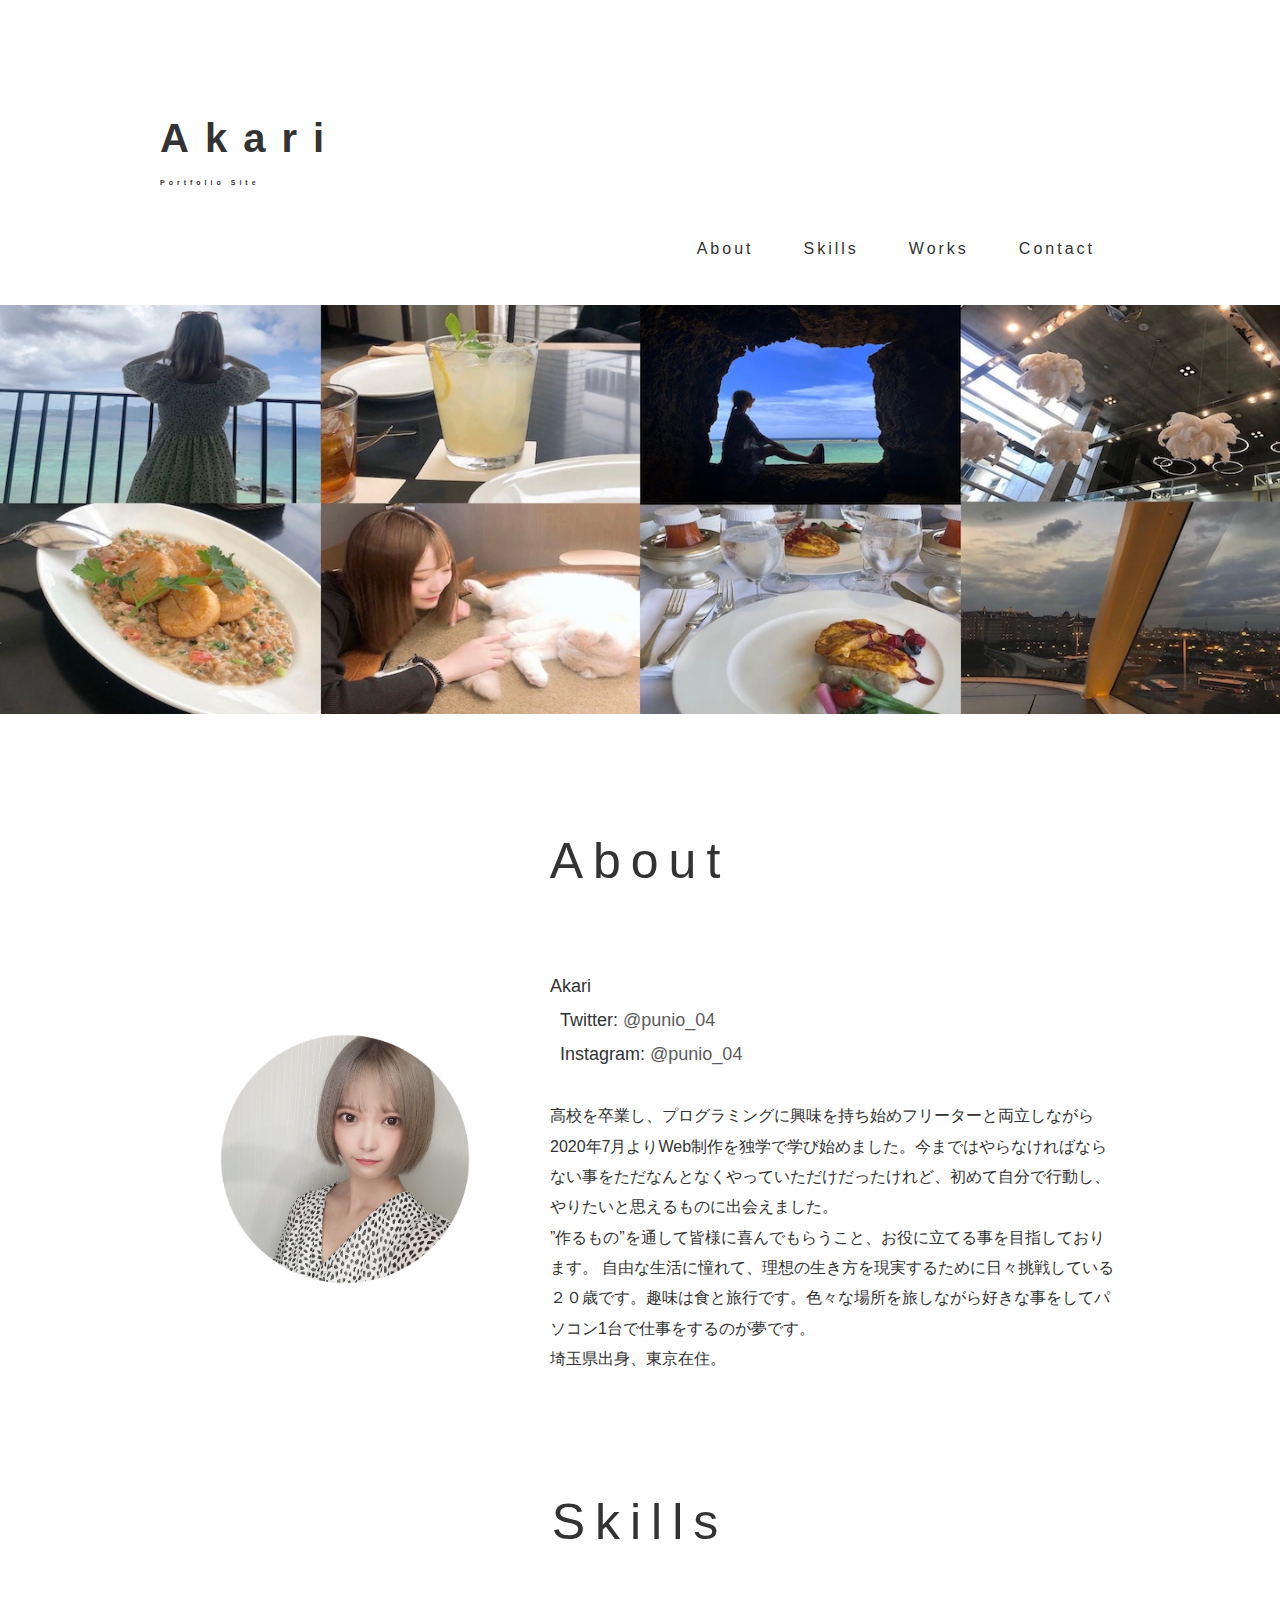
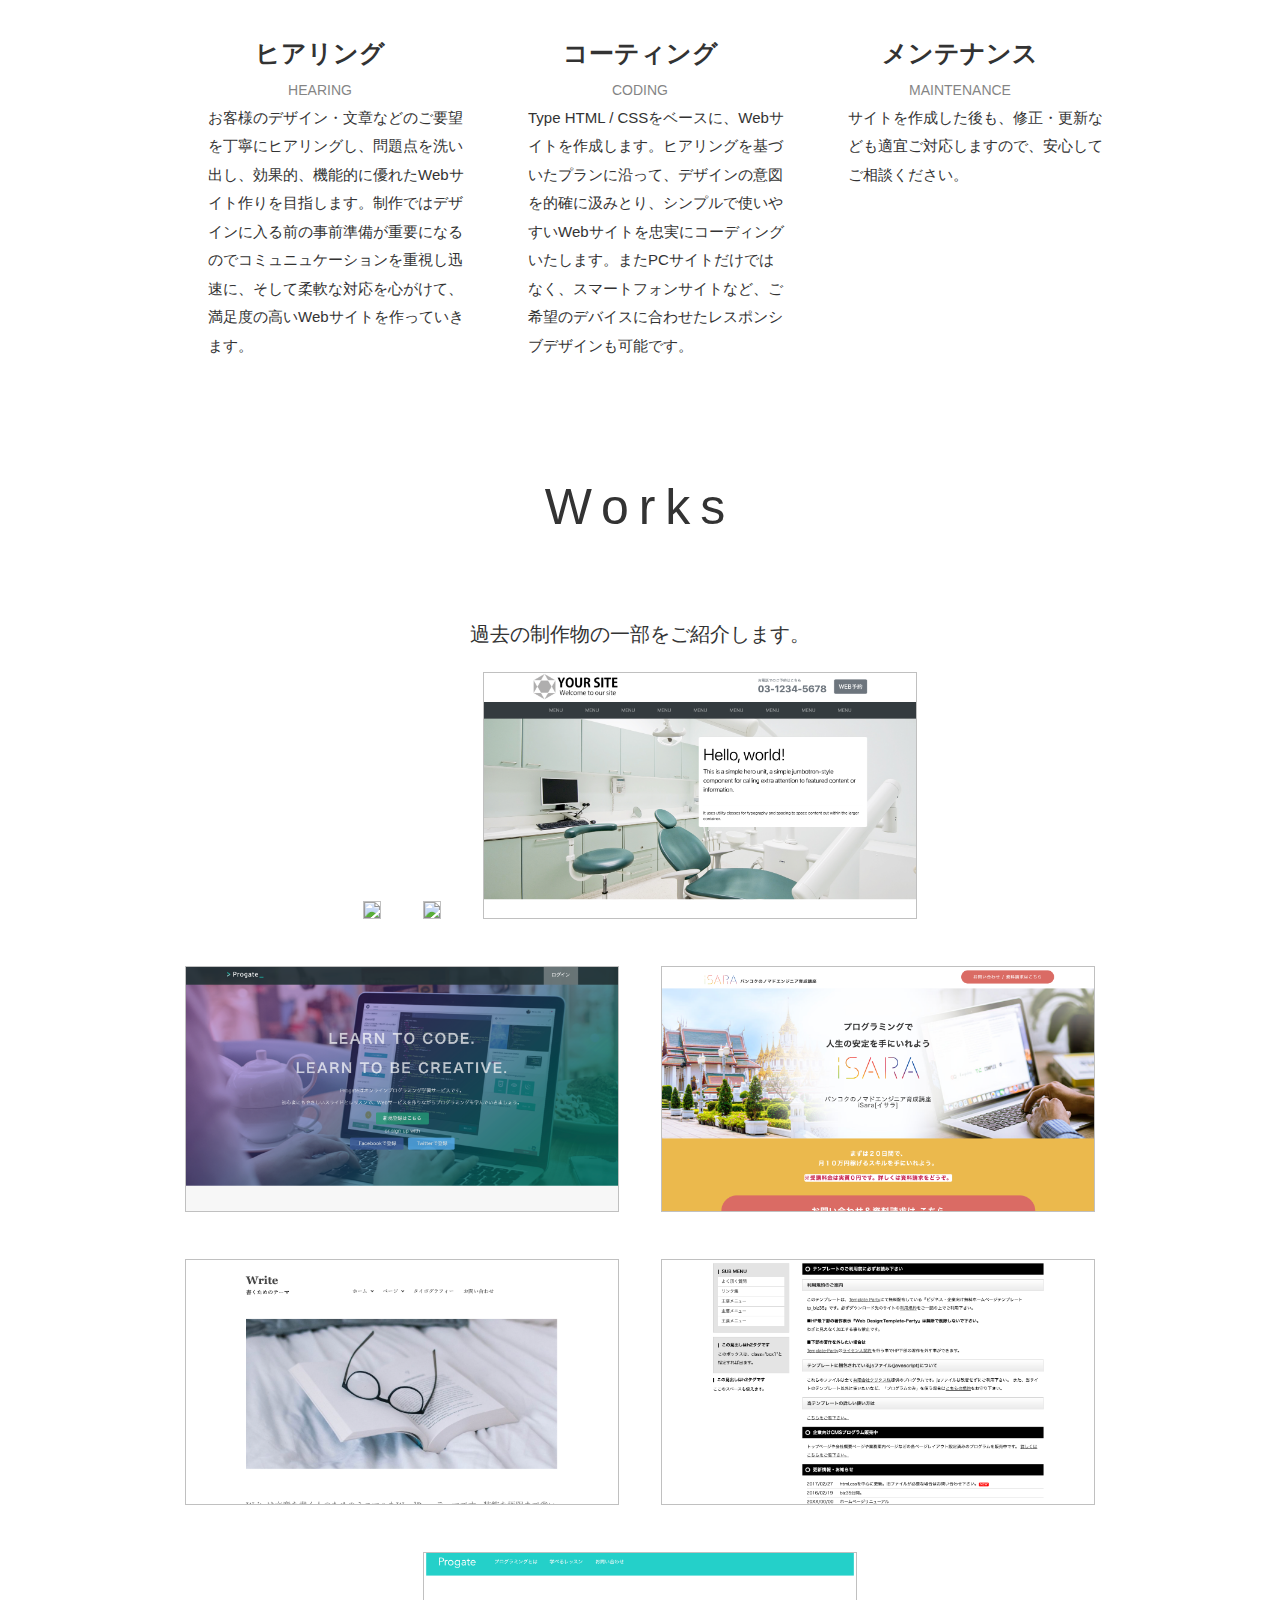
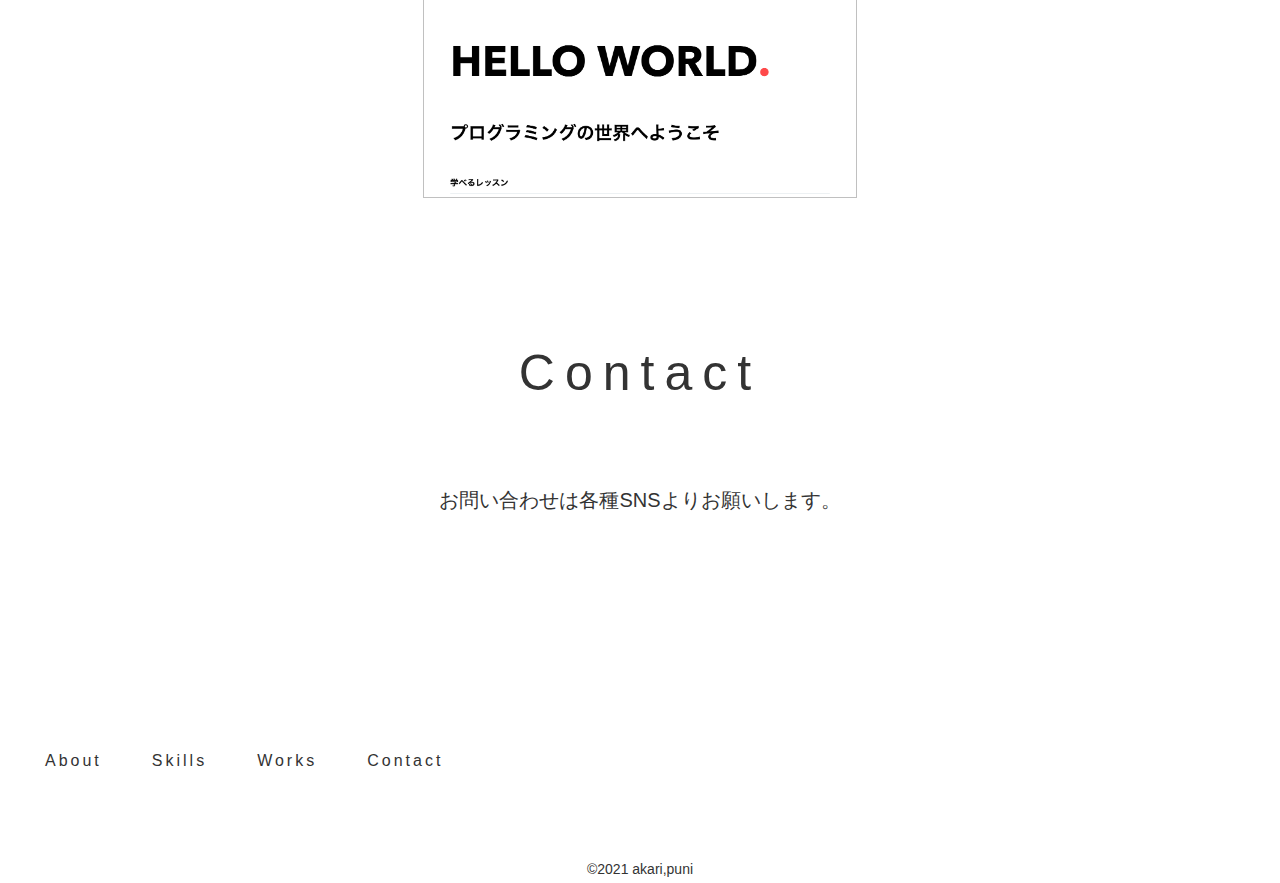
==== index.html @ dbb1f178 "Add files via upload" ====
<!DOCTYPE html>
<html lang="ja">

<head>
  <meta charset="UTF-8">
  <meta http-equiv="X-UA-Compatible" content="IE=edge">
  <meta name="viewport" content="width=device-width, initial-scale=1.0">
  <link rel="stylesheet" href="style.css">
  <link rel="stylesheet" href="responsive.css">
  <script src="https://kit.fontawesome.com/a15c3a4aa6.js" crossorigin="anonymous"></script>
  <title>portfolio</title>
</head>

<body>

  <header>
    <div class="container">
      <div class="header-menu">
        <div class="header-left">
          <h1>Akari</h1>
          <h2>Portfolio Site</h2>
        </div>

        <div class="header-right">
          <a href="https://mobile.twitter.com/punio_04"><i class="fab fa-twitter-square fa-2x"></i></a>
          <a href="https://www.instagram.com/punio_04/"><i class="fab fa-instagram fa-2x"></i></a>
        </div>

      </div>

      <div class="nav">
        <ul class="nav-list">
          <li><a href="#about">About</a></li>
          <li><a href="#skills">Skills</a></li>
          <li><a href="#works">Works</a></li>
          <li><a href="#contact">Contact</a></li>
        </ul>
      </div>
    </div>
  </header>

  <div class="top-wrapper">
    <img class="pc" src="images/incollage_save.jpg" alt="パソコン用の画像">
    <img class="sp" src="images/IMG_1893 2.JPG" alt="スマートフォン用の画像">
  </div>

  <div class="about-wrapper">
    <div class="container">
      <h1 class="main-logo" id="about">About</h1>
      <div class="contents">
        <div class="myphoto">
          <img src="images/IMG_1917.JPG">
        </div>
        <div class="about-text">
          <p class="name">Akari</p>
          <p><i class="fab fa-twitter-square fa-1.5x"></i>Twitter:
            <a href="https://mobile.twitter.com/punio_04">@punio_04</a><br />
            <i class="fab fa-instagram fa-1.5x"></i>Instagram:
            <a href="https://www.instagram.com/punio_04/">@punio_04</a><br />
          </p>

          <p class="maintext">
            高校を卒業し、プログラミングに興味を持ち始めフリーターと両立しながら2020年7月よりWeb制作を独学で学び始めました。今まではやらなければならない事をただなんとなくやっていただけだったけれど、初めて自分で行動し、やりたいと思えるものに出会えました。<br>”作るもの”を通して皆様に喜んでもらうこと、お役に立てる事を目指しております。
            自由な生活に憧れて、理想の生き方を現実するために日々挑戦している２０歳です。趣味は食と旅行です。色々な場所を旅しながら好きな事をしてパソコン1台で仕事をするのが夢です。<br>
            埼玉県出身、東京在住。</p>

        </div>
      </div>

    </div>
  </div>

  <div class="skill-wrapper">
    <div class="container">
      <h1 class="main-logo" id="skills">Skills</h1>

      <div class="contents">

        <div class="skill-content">
          <h1>ヒアリング</h1>
          <p class="sub">HEARING</p>
          <i class="fas fa-pencil-alt fa-5x"></i>
          <div class="skill-text">
            <p>
              お客様のデザイン・文章などのご要望を丁寧にヒアリングし、問題点を洗い出し、効果的、機能的に優れたWebサイト作りを目指します。制作ではデザインに入る前の事前準備が重要になるのでコミュニュケーションを重視し迅速に、そして柔軟な対応を心がけて、満足度の高いWebサイトを作っていきます。
            </p>
          </div>
        </div>

        <div class="skill-content">
          <h1>コーティング</h1>
          <p class="sub">CODING</p>
          <i class="far fa-keyboard fa-5x"></i>
          <div class="skill-text">
            <p>Type HTML /
              CSSをベースに、Webサイトを作成します。ヒアリングを基づいたプランに沿って、デザインの意図を的確に汲みとり、シンプルで使いやすいWebサイトを忠実にコーディングいたします。またPCサイトだけではなく、スマートフォンサイトなど、ご希望のデバイスに合わせたレスポンシブデザインも可能です。
            </p>
          </div>
        </div>

        <div class="skill-content">
          <h1>メンテナンス</h1>
          <p class="sub">MAINTENANCE</p>
          <i class="fas fa-cog fa-5x"></i>
          <div class="skill-text">
            <p>サイトを作成した後も、修正・更新なども適宜ご対応しますので、安心してご相談ください。</p>
          </div>
        </div>

      </div>
    </div>
  </div>

  <div class="works-wrapper">
    <div class="container">
      <h1 class="main-logo" id="works">Works</h1>
      <p>過去の制作物の一部をご紹介します。</p>

      <div class="work-contents">
        <a href="fashion/index.html"><img src="images/photo01.png"></a>
        <a href="GoFullPage/index.html"><img src="images/photo02.png"></a>
        <a href="yoursite/index.html"><img src="images/photo03.png"></a>
        <a href="page23/index.html"><img src="images/photo04.png"></a>
        <a href="isara/index.html"><img src="images/photo05.png"></a>
        <a href="practice/index.html"><img src="images/photo06.png"></a>
        <a href="sample company/index.html"><img src="images/photo07.png"></a>
        <a href="page18/index.html"><img src="images/photo08.png"></a>
      </div>
    </div>
  </div>

  <div class="contact-wrapper">
    <div class="container">
      <h1 class="main-logo" id="contact">Contact</h1>
      <p>お問い合わせは各種SNSよりお願いします。</p>

      <div class="contact-menu">
        <a href="https://mobile.twitter.com/punio_04"><i class="fab fa-twitter-square fa-5x"></i></a>
        <a href="https://www.instagram.com/punio_04/"><i class="fab fa-instagram fa-5x"></i></a>
      </div>
    </div>
    <p class="totop">
      <a href="#">
        <img src="https://u-d-l.jp/wp-content/themes/underline/common/icon_totop.gif" alt width="22" height="14">
      </a>
    </p>
  </div>

  <footer>
    <div class="nav">
      <ul class="nav-list">
        <li><a href="#about">About</a></li>
        <li><a href="#skills">Skills</a></li>
        <li><a href="#works">Works</a></li>
        <li><a href="#contact">Contact</a></li>
      </ul>
    </div>
    <small>&copy;2021 akari,puni</small>
  </footer>




</body>

</html>
---- style.css ----
/*
html5doctor.com Reset Stylesheet
v1.6.1
Last Updated: 2010-09-17
Author: Richard Clark - http://richclarkdesign.com
Twitter: @rich_clark
*/

html, body, div, span, object, iframe,
h1, h2, h3, h4, h5, h6, p, blockquote, pre,
abbr, address, cite, code,
del, dfn, em, img, ins, kbd, q, samp,
small, strong, sub, sup, var,
b, i,
dl, dt, dd, ol, ul, li,
fieldset, form, label, legend,
table, caption, tbody, tfoot, thead, tr, th, td,
article, aside, canvas, details, figcaption, figure,
footer, header, hgroup, menu, nav, section, summary,
time, mark, audio, video {
    margin:0;
    padding:0;
    border:0;
    outline:0;
    font-size:100%;
    vertical-align:baseline;
    background:transparent;
}

body {
    line-height:1;
}

article,aside,details,figcaption,figure,
footer,header,hgroup,menu,nav,section {
    display:block;
}

nav ul {
    list-style:none;
}

blockquote, q {
    quotes:none;
}

blockquote:before, blockquote:after,
q:before, q:after {
    content:'';
    content:none;
}

a {
    margin:0;
    padding:0;
    font-size:100%;
    vertical-align:baseline;
    background:transparent;
}

/* change colours to suit your needs */
ins {
    background-color:#ff9;
    color:#000;
    text-decoration:none;
}

/* change colours to suit your needs */
mark {
    background-color:#ff9;
    color:#000;
    font-style:italic;
    font-weight:bold;
}

del {
    text-decoration: line-through;
}

abbr[title], dfn[title] {
    border-bottom:1px dotted;
    cursor:help;
}

table {
    border-collapse:collapse;
    border-spacing:0;
}

/* change border colour to suit your needs */
hr {
    display:block;
    height:1px;
    border:0;
    border-top:1px solid #cccccc;
    margin:1em 0;
    padding:0;
}

input, select {
    vertical-align:middle;
}

body {
    font-family: Helvetica, '游ゴシック', 'Yu Gothic', YuGothic, HiraKakuProN-W3, 'メイリオ', Meiryo, sans-serif, 'Lato';
    font-size: 14px;
    color: #333;
    line-height: 1.9;
    text-align: left;
}

a {
    color: #333;
    text-decoration: none;
}

ul, ol, li {
    list-style: none;
}

html {
    scroll-behavior: smooth;
}

.container {
    width: 75%;
    margin: 0 auto;
}

header {
    padding-top: 100px;
}
.header-menu {
    display: flex;
}
.header-left h1 {
    font-size: 40px;
    letter-spacing: 16px;
}
.header-left h2 {
    font-size: 7px;
    letter-spacing: 4px;

}
.header-right {
    margin-left: auto;
    padding: 25px 30px 0 0;
}
.header-right .fab {
    padding: 0 5px;
    opacity: 0.7;
}
.header-right .fab:hover {
    opacity: 1;
}

.nav-list {
    display: flex;
    justify-content: flex-end;
    padding-top: 45px;
}
.nav-list li {
    font-size: 16px;
    padding: 0 25px;
    letter-spacing: 3px;
}
.nav-list li:hover {
    text-decoration: underline;
}

.pc {
    display: block !important;
    width: 100%;
    padding-top: 40px;
}
.sp {
    display: none !important;
}
.contents {
    display: flex;
}
.about-text {
    font-size: 18px;
    padding-left: 80px;
}
.about-text .fab {
    padding-right: 10px;
}

.maintext {
    font-size: 16px;
    padding-top: 30px;
}
.main-logo {
    font-size: 50px;
    text-align: center;
    letter-spacing: 10px;
    font-weight: 100;
    padding: 100px 0 60px 0;
}
.myphoto img {
    width: 250px;
    padding: 65px 0 0 60px;
}
.about-text a {
    opacity: 0.8;
}
.about-text a:hover {
    opacity: 1;
    color: teal;
    text-decoration: underline;
}

.skill-content {
    width: 50%;
    text-align: center;
}
.skill-content h1 {
    font-size: 25px;
}
.skill-text {
    text-align: left;
    width: 80%;
    margin: 0 auto;
    font-size: 15px;
    margin-right: 5%;
}
.skill-content i {
    padding: 30px 0 40px 0;
}
.sub {
    opacity: 0.6;
}

.works-wrapper p {
    text-align: center;
    font-size: 20px;
}
.work-contents img {
    width: 45%;
    margin: 2% 2%;
    border: solid 1px #c0c0c0;
}
.work-contents img:hover {
    opacity: 0.5;
}
.work-contents {
    text-align: center;
}

.contact-wrapper p {
    text-align: center;
    font-size: 20px;
}
.contact-menu {
    text-align: center;
    padding-top: 50px;
}
.contact-menu .fab {
    padding: 0 4%;
    opacity: 0.7;
}

.contact-menu .fab:hover {
    opacity: 1;
}

.totop {
    display: none !important;
}

footer .nav-list {
    justify-content: flex-start;
    padding: 0 0 80px 20px;
}

footer {
    padding-top: 150px;
    text-align: center;
}
---- responsive.css ----
@media(max-width:759px){
  .container {
    width: 100%;
  }
  header {
    padding: 10px 0 80px 0;
  }
  .header-menu {
    display: block;
  }
  .header-left h1 {
    padding: 8px 0 0 15px;
    font-size: 30px;
    font-family: 'Vollkorn', serif;
    letter-spacing: 10px;
  }
  .header-left h2 {
    padding: 0 0 0 20px;
    font-size: 10px;
    font-family: 'Kaushan Script', cursive;
    letter-spacing: 3px;
  }
  .header-right {
    text-align: center;
    padding: 40px 22px 5px 21px;
  }
  .nav-list {
    padding-top: 20px;
    text-align: center;
  }

  .nav ul li:nth-child(odd) {
    background: url(images/line_nav.gif) repeat-y right top;
    background-size: 1px 10px;
  }
  
  .nav ul {
    display: inline-block;
    width: 100%;
    box-sizing: border-box;
  }
  .nav li {
    padding: 20px 15px;
    border-top: 1px solid #d9d9d9;
    border-bottom: 1px solid #d9d9d9;
    float: left;
    width: 50%;
    box-sizing: border-box;
  }
  .pc {
    display: none !important;
  }
  .sp {
    display: block !important;
    width: 100%;
    height: 100%;
    background-size: cover;
  }

  .main-logo {
    padding: 50px 0 10px 0;
    font-size: 35px;
    color: #333;
    font-family: 'IM Fell DW Pica SC', serif, butler;
  }
  .contents {
    display: block;
  }
  .myphoto img {
    width: 180px;
    padding: 30px 0px 20px 90px;
  }

  .name {
    font-weight: normal;
  }


  .about-text {
    font-size: 18px;
    padding: 10px 40px 20px 40px;
    text-align: justify
  }

  .skill-content {
    font-size: 18px;
    padding: 10px 30px 20px 30px;
    text-align: center;
    width: 80%;
  }
  .skill-content h1 {
    font-weight: lighter;
    margin-bottom: 12px;
    text-align: center;
    line-height: 1.0;
    font-size: 22px;
    color: #505050;
  }
  .skill-text {
    width: 100%;
    padding: 0 10px 40px 10px;
    text-align: justify
  }
  .sub {
    text-align: center;
    line-height: 1.0;
    font-family: 'Lato', sans-serif;
    font-weight: 400;
    font-size: 13px;
    letter-spacing: 0.1em;
    color: #a5a5a5;
  }
  .works-wrapper p {
    font-size: 15px;
    margin-bottom: 20px;
  }
  .work-contents img {
    width: 280px;
    height: 260px;
  }
  .contact-wrapper p {
    font-size: 13px;
    margin-bottom: 20px;
    color: gray;
  }
  .contact-menu {
    padding-top: 30px;
  }

  .contact-menu .fab {
    font-size: 52px;
  }

  .totop {
    display: block !important;
    text-align: center;
  }
  .totop a {
    display: block;
    margin-bottom: 20px;
    padding: 50px 20px 0 20px;
  }
  .totop img {
    width: 22px;
    height: 14px;
  }

  footer {
    padding: 20px 0 25px 0;
  }

  footer .nav-list {
    justify-content: flex-start;
    padding: 0 0 25px 0px;
  }
}
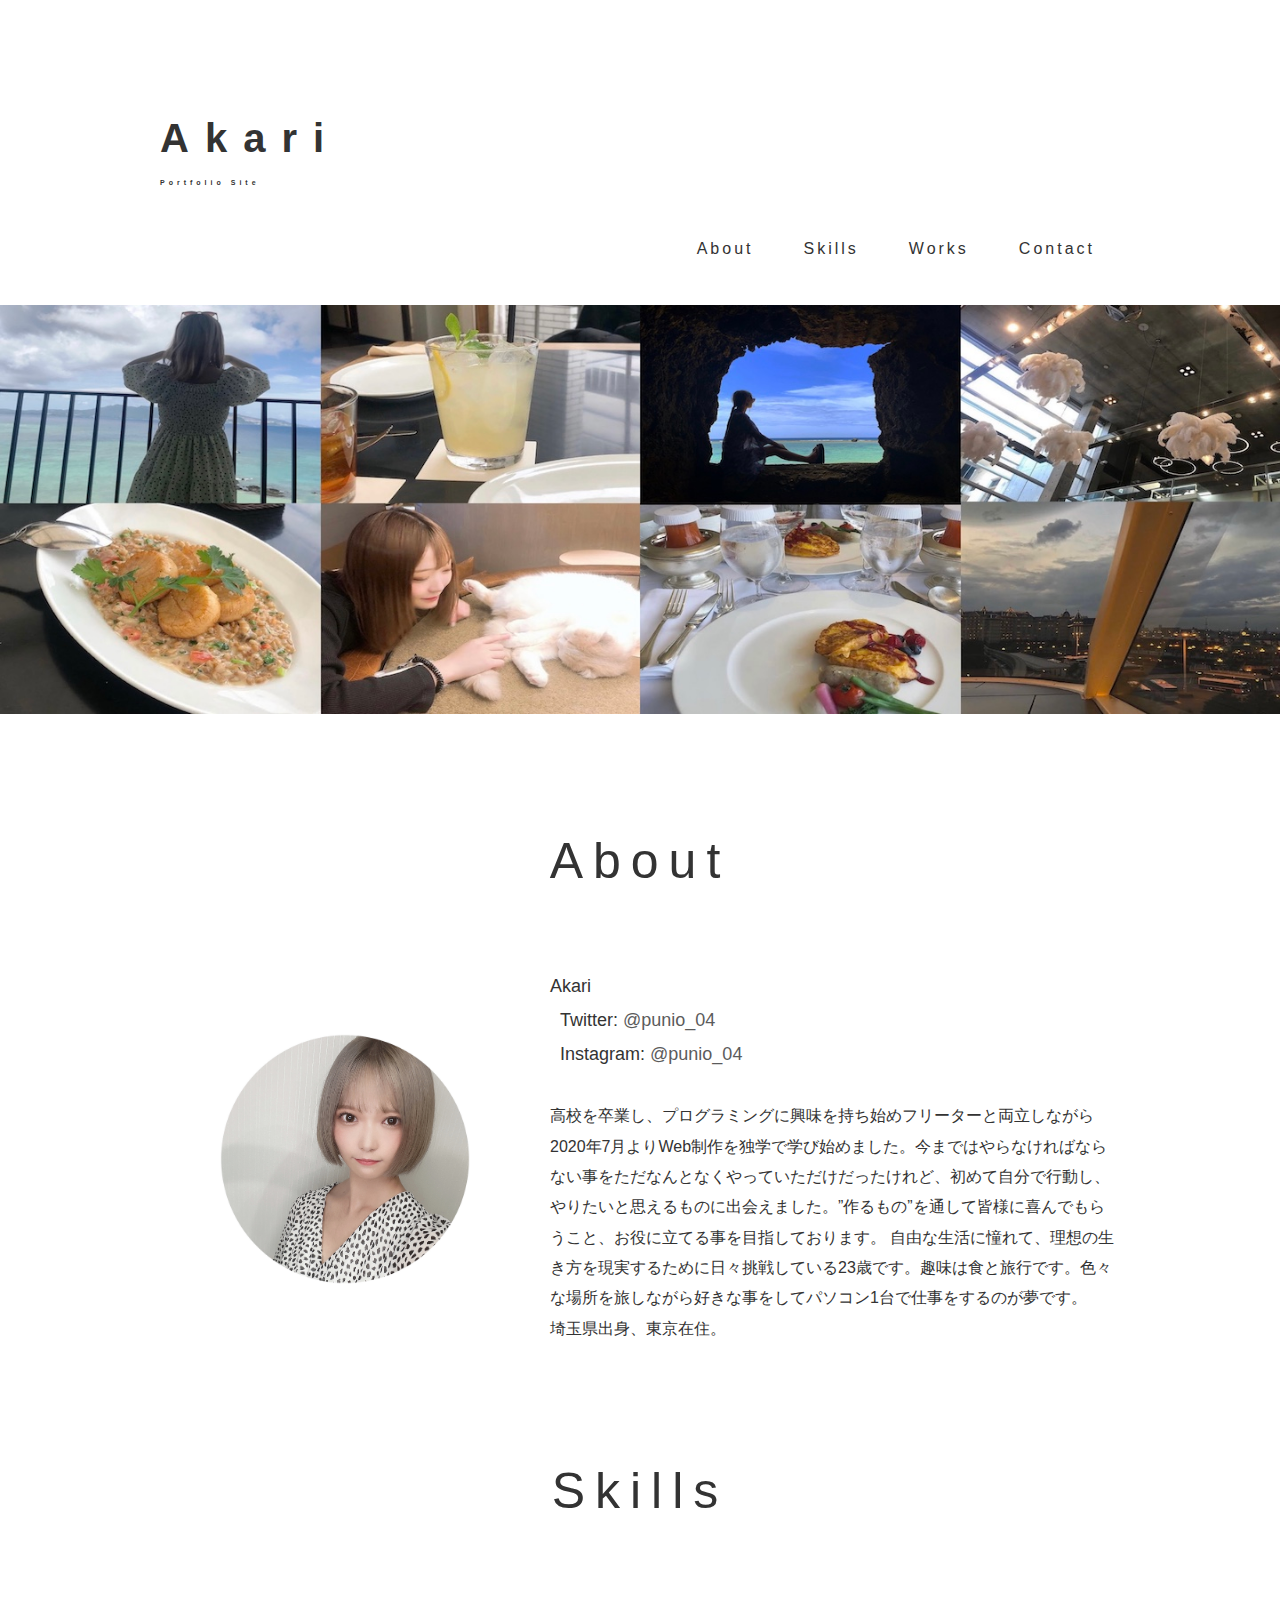
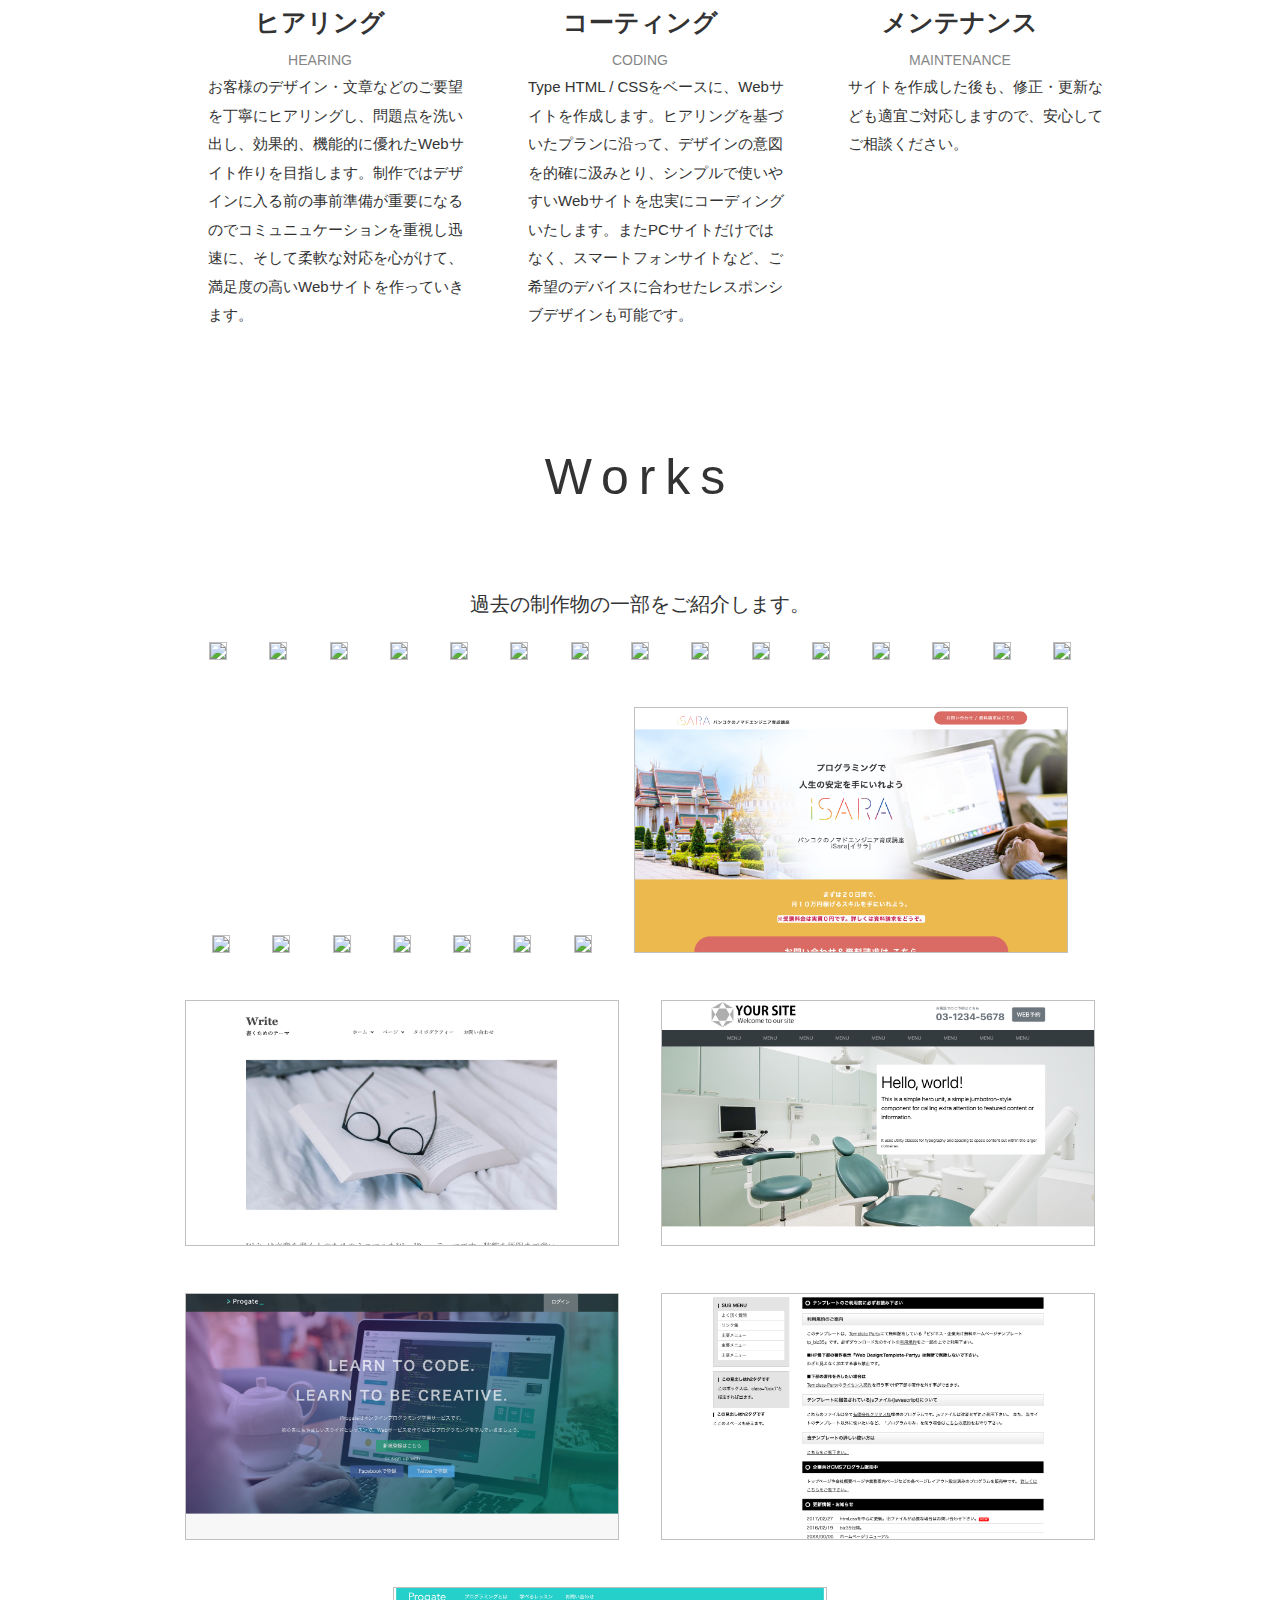
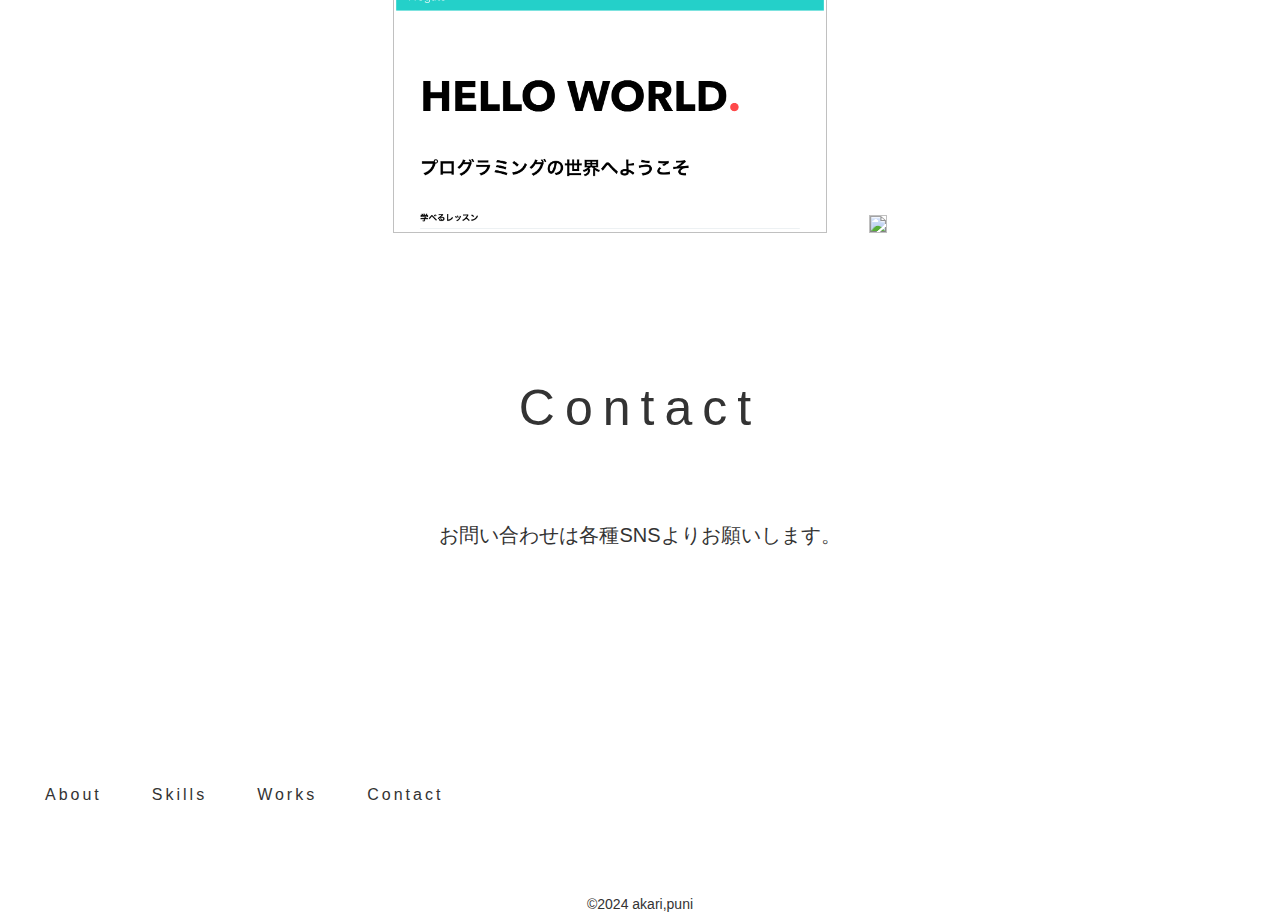
==== commit fec968f1: "Add files via upload" ====
--- a/index.html
+++ b/index.html
@@ -60,8 +60,8 @@
           </p>
 
           <p class="maintext">
-            高校を卒業し、プログラミングに興味を持ち始めフリーターと両立しながら2020年7月よりWeb制作を独学で学び始めました。今まではやらなければならない事をただなんとなくやっていただけだったけれど、初めて自分で行動し、やりたいと思えるものに出会えました。<br>”作るもの”を通して皆様に喜んでもらうこと、お役に立てる事を目指しております。
-            自由な生活に憧れて、理想の生き方を現実するために日々挑戦している２０歳です。趣味は食と旅行です。色々な場所を旅しながら好きな事をしてパソコン1台で仕事をするのが夢です。<br>
+            高校を卒業し、プログラミングに興味を持ち始めフリーターと両立しながら2020年7月よりWeb制作を独学で学び始めました。今まではやらなければならない事をただなんとなくやっていただけだったけれど、初めて自分で行動し、やりたいと思えるものに出会えました。”作るもの”を通して皆様に喜んでもらうこと、お役に立てる事を目指しております。
+            自由な生活に憧れて、理想の生き方を現実するために日々挑戦している23歳です。趣味は食と旅行です。色々な場所を旅しながら好きな事をしてパソコン1台で仕事をするのが夢です。<br>
             埼玉県出身、東京在住。</p>
 
         </div>
@@ -117,14 +117,37 @@
       <p>過去の制作物の一部をご紹介します。</p>
 
       <div class="work-contents">
+        <a href="https://lp.luup.sc/letter"><img src="images/photo10.jpg"></a>
+        <a href="https://byakuray.jp/"><img src="images/photo16.jpg"></a>
+        <a href="https://web-labo.sub.jp/mc-keiaikai.com/liplift/"><img src="images/photo17.jpg"></a>
+        <a href="https://reform-park.jp/kitchen/"><img src="images/photo18.jpg"></a>
+        <a href="https://punio04.github.io/jimlp/"><img src="images/photo19.jpg"></a>
+        <a href="https://yokohama-yobikou.jp/yobikou/"><img src="images/photo20.jpg"></a>
+        <a href="https://www.shc-s.jp/keypit/wp/"><img src="images/photo12.jpg"></a>
+        <a href="https://speakers-web.majisemi.com/trendseminar"><img src="images/photo21.jpg"></a>
+        <a href="https://preview.studio.site/live/YPqrELA8O5/3"><img src="images/photo22.jpg"></a>
+        <a href="https://apps.magaseekcm.com/columns/toshiue-html/"><img src="images/photo23.jpg"></a>
+        <a href="https://poo-paye.com"><img src="images/photo24.jpg"></a>
+        <a
+          href="https://www.figma.com/file/OJYs8FWB2CaWbnJ8LwRBhP/%E3%82%AB%E3%82%AF%E3%82%99%E3%82%AA%E3%82%AFLP_figma?type=design&node-id=0%3A1&mode=design&t=ZYlxk3xKR4mDwSxx-1"><img
+            src="images/photo25.jpg"></a>
+        <a href="https://reform-park.jp/googlekoukoku/line/lp/"><img src="images/photo26.jpg"></a>
+        <a href="https://punio04.github.io/aitest/"><img src="images/photo27.jpg"></a>
+        <a href="https://punio04.github.io/aga_testlp/"><img src="images/photo28.jpg"></a>
+        <a href="https://punio04.github.io/consultant/"><img src="images/photo29.jpg"></a>
+        <a href="https://punio04.github.io/ponychat/"><img src="images/photo11.jpg"></a>
+        <a href="https://punio04.github.io/wedding/"><img src="images/photo13.jpg"></a>
+        <a href="https://punio04.github.io/cake/"><img src="images/photo14.jpg"></a>
+        <a href="https://punio04.github.io/book/"><img src="images/photo15.jpg"></a>
         <a href="fashion/index.html"><img src="images/photo01.png"></a>
         <a href="GoFullPage/index.html"><img src="images/photo02.png"></a>
-        <a href="yoursite/index.html"><img src="images/photo03.png"></a>
-        <a href="page23/index.html"><img src="images/photo04.png"></a>
         <a href="isara/index.html"><img src="images/photo05.png"></a>
         <a href="practice/index.html"><img src="images/photo06.png"></a>
+        <a href="yoursite/index.html"><img src="images/photo03.png"></a>
+        <a href="page18/index.html"><img src="images/photo04.png"></a>
         <a href="sample company/index.html"><img src="images/photo07.png"></a>
-        <a href="page18/index.html"><img src="images/photo08.png"></a>
+        <a href="page23/index.html"><img src="images/photo08.png"></a>
+        <a href="https://photowedding.haku-cb.com/"><img src="images/photo09.jpg"></a>
       </div>
     </div>
   </div>
@@ -155,7 +178,7 @@
         <li><a href="#contact">Contact</a></li>
       </ul>
     </div>
-    <small>&copy;2021 akari,puni</small>
+    <small>&copy;2024 akari,puni</small>
   </footer>
 
 
--- a/style.css
+++ b/style.css
@@ -6,276 +6,373 @@
 Twitter: @rich_clark
 */
 
-html, body, div, span, object, iframe,
-h1, h2, h3, h4, h5, h6, p, blockquote, pre,
-abbr, address, cite, code,
-del, dfn, em, img, ins, kbd, q, samp,
-small, strong, sub, sup, var,
-b, i,
-dl, dt, dd, ol, ul, li,
-fieldset, form, label, legend,
-table, caption, tbody, tfoot, thead, tr, th, td,
-article, aside, canvas, details, figcaption, figure,
-footer, header, hgroup, menu, nav, section, summary,
-time, mark, audio, video {
-    margin:0;
-    padding:0;
-    border:0;
-    outline:0;
-    font-size:100%;
-    vertical-align:baseline;
-    background:transparent;
+html,
+body,
+div,
+span,
+object,
+iframe,
+h1,
+h2,
+h3,
+h4,
+h5,
+h6,
+p,
+blockquote,
+pre,
+abbr,
+address,
+cite,
+code,
+del,
+dfn,
+em,
+img,
+ins,
+kbd,
+q,
+samp,
+small,
+strong,
+sub,
+sup,
+var,
+b,
+i,
+dl,
+dt,
+dd,
+ol,
+ul,
+li,
+fieldset,
+form,
+label,
+legend,
+table,
+caption,
+tbody,
+tfoot,
+thead,
+tr,
+th,
+td,
+article,
+aside,
+canvas,
+details,
+figcaption,
+figure,
+footer,
+header,
+hgroup,
+menu,
+nav,
+section,
+summary,
+time,
+mark,
+audio,
+video {
+  margin: 0;
+  padding: 0;
+  border: 0;
+  outline: 0;
+  font-size: 100%;
+  vertical-align: baseline;
+  background: transparent;
 }
 
 body {
-    line-height:1;
-}
-
-article,aside,details,figcaption,figure,
-footer,header,hgroup,menu,nav,section {
-    display:block;
+  line-height: 1;
+}
+
+article,
+aside,
+details,
+figcaption,
+figure,
+footer,
+header,
+hgroup,
+menu,
+nav,
+section {
+  display: block;
 }
 
 nav ul {
-    list-style:none;
-}
-
-blockquote, q {
-    quotes:none;
-}
-
-blockquote:before, blockquote:after,
-q:before, q:after {
-    content:'';
-    content:none;
+  list-style: none;
+}
+
+blockquote,
+q {
+  quotes: none;
+}
+
+blockquote:before,
+blockquote:after,
+q:before,
+q:after {
+  content: '';
+  content: none;
 }
 
 a {
-    margin:0;
-    padding:0;
-    font-size:100%;
-    vertical-align:baseline;
-    background:transparent;
+  margin: 0;
+  padding: 0;
+  font-size: 100%;
+  vertical-align: baseline;
+  background: transparent;
 }
 
 /* change colours to suit your needs */
 ins {
-    background-color:#ff9;
-    color:#000;
-    text-decoration:none;
+  background-color: #ff9;
+  color: #000;
+  text-decoration: none;
 }
 
 /* change colours to suit your needs */
 mark {
-    background-color:#ff9;
-    color:#000;
-    font-style:italic;
-    font-weight:bold;
+  background-color: #ff9;
+  color: #000;
+  font-style: italic;
+  font-weight: bold;
 }
 
 del {
-    text-decoration: line-through;
-}
-
-abbr[title], dfn[title] {
-    border-bottom:1px dotted;
-    cursor:help;
+  text-decoration: line-through;
+}
+
+abbr[title],
+dfn[title] {
+  border-bottom: 1px dotted;
+  cursor: help;
 }
 
 table {
-    border-collapse:collapse;
-    border-spacing:0;
+  border-collapse: collapse;
+  border-spacing: 0;
 }
 
 /* change border colour to suit your needs */
 hr {
-    display:block;
-    height:1px;
-    border:0;
-    border-top:1px solid #cccccc;
-    margin:1em 0;
-    padding:0;
-}
-
-input, select {
-    vertical-align:middle;
+  display: block;
+  height: 1px;
+  border: 0;
+  border-top: 1px solid #cccccc;
+  margin: 1em 0;
+  padding: 0;
+}
+
+input,
+select {
+  vertical-align: middle;
 }
 
 body {
-    font-family: Helvetica, '游ゴシック', 'Yu Gothic', YuGothic, HiraKakuProN-W3, 'メイリオ', Meiryo, sans-serif, 'Lato';
-    font-size: 14px;
-    color: #333;
-    line-height: 1.9;
-    text-align: left;
+  font-family: Helvetica, '游ゴシック', 'Yu Gothic', YuGothic, HiraKakuProN-W3, 'メイリオ', Meiryo, sans-serif, 'Lato';
+  font-size: 14px;
+  color: #333;
+  line-height: 1.9;
+  text-align: left;
 }
 
 a {
-    color: #333;
-    text-decoration: none;
-}
-
-ul, ol, li {
-    list-style: none;
+  color: #333;
+  text-decoration: none;
+}
+
+ul,
+ol,
+li {
+  list-style: none;
 }
 
 html {
-    scroll-behavior: smooth;
+  scroll-behavior: smooth;
 }
 
 .container {
-    width: 75%;
-    margin: 0 auto;
+  width: 75%;
+  margin: 0 auto;
 }
 
 header {
-    padding-top: 100px;
-}
+  padding-top: 100px;
+}
+
 .header-menu {
-    display: flex;
-}
+  display: flex;
+}
+
 .header-left h1 {
-    font-size: 40px;
-    letter-spacing: 16px;
-}
+  font-size: 40px;
+  letter-spacing: 16px;
+}
+
 .header-left h2 {
-    font-size: 7px;
-    letter-spacing: 4px;
-
-}
+  font-size: 7px;
+  letter-spacing: 4px;
+
+}
+
 .header-right {
-    margin-left: auto;
-    padding: 25px 30px 0 0;
-}
+  margin-left: auto;
+  padding: 25px 30px 0 0;
+}
+
 .header-right .fab {
-    padding: 0 5px;
-    opacity: 0.7;
-}
+  padding: 0 5px;
+  opacity: 0.7;
+}
+
 .header-right .fab:hover {
-    opacity: 1;
+  opacity: 1;
 }
 
 .nav-list {
-    display: flex;
-    justify-content: flex-end;
-    padding-top: 45px;
-}
+  display: flex;
+  justify-content: flex-end;
+  padding-top: 45px;
+}
+
 .nav-list li {
-    font-size: 16px;
-    padding: 0 25px;
-    letter-spacing: 3px;
-}
+  font-size: 16px;
+  padding: 0 25px;
+  letter-spacing: 3px;
+}
+
 .nav-list li:hover {
-    text-decoration: underline;
+  text-decoration: underline;
 }
 
 .pc {
-    display: block !important;
-    width: 100%;
-    padding-top: 40px;
-}
+  display: block !important;
+  width: 100%;
+  padding-top: 40px;
+}
+
 .sp {
-    display: none !important;
-}
+  display: none !important;
+}
+
 .contents {
-    display: flex;
-}
+  display: flex;
+}
+
 .about-text {
-    font-size: 18px;
-    padding-left: 80px;
-}
+  font-size: 18px;
+  padding-left: 80px;
+}
+
 .about-text .fab {
-    padding-right: 10px;
+  padding-right: 10px;
 }
 
 .maintext {
-    font-size: 16px;
-    padding-top: 30px;
-}
+  font-size: 16px;
+  padding-top: 30px;
+}
+
 .main-logo {
-    font-size: 50px;
-    text-align: center;
-    letter-spacing: 10px;
-    font-weight: 100;
-    padding: 100px 0 60px 0;
-}
+  font-size: 50px;
+  text-align: center;
+  letter-spacing: 10px;
+  font-weight: 100;
+  padding: 100px 0 60px 0;
+}
+
 .myphoto img {
-    width: 250px;
-    padding: 65px 0 0 60px;
-}
+  width: 250px;
+  padding: 65px 0 0 60px;
+}
+
 .about-text a {
-    opacity: 0.8;
-}
+  opacity: 0.8;
+}
+
 .about-text a:hover {
-    opacity: 1;
-    color: teal;
-    text-decoration: underline;
+  opacity: 1;
+  color: teal;
+  text-decoration: underline;
 }
 
 .skill-content {
-    width: 50%;
-    text-align: center;
-}
+  width: 50%;
+  text-align: center;
+}
+
 .skill-content h1 {
-    font-size: 25px;
-}
+  font-size: 25px;
+}
+
 .skill-text {
-    text-align: left;
-    width: 80%;
-    margin: 0 auto;
-    font-size: 15px;
-    margin-right: 5%;
-}
+  text-align: left;
+  width: 80%;
+  margin: 0 auto;
+  font-size: 15px;
+  margin-right: 5%;
+}
+
 .skill-content i {
-    padding: 30px 0 40px 0;
-}
+  padding: 30px 0 40px 0;
+}
+
 .sub {
-    opacity: 0.6;
+  opacity: 0.6;
 }
 
 .works-wrapper p {
-    text-align: center;
-    font-size: 20px;
-}
+  text-align: center;
+  font-size: 20px;
+}
+
 .work-contents img {
-    width: 45%;
-    margin: 2% 2%;
-    border: solid 1px #c0c0c0;
-}
+  width: 45%;
+  margin: 2% 2%;
+  border: solid 1px #c0c0c0;
+}
+
 .work-contents img:hover {
-    opacity: 0.5;
-}
+  opacity: 0.5;
+}
+
 .work-contents {
-    text-align: center;
+  text-align: center;
 }
 
 .contact-wrapper p {
-    text-align: center;
-    font-size: 20px;
-}
+  text-align: center;
+  font-size: 20px;
+}
+
 .contact-menu {
-    text-align: center;
-    padding-top: 50px;
-}
+  text-align: center;
+  padding-top: 50px;
+}
+
 .contact-menu .fab {
-    padding: 0 4%;
-    opacity: 0.7;
+  padding: 0 4%;
+  opacity: 0.7;
 }
 
 .contact-menu .fab:hover {
-    opacity: 1;
+  opacity: 1;
 }
 
 .totop {
-    display: none !important;
+  display: none !important;
 }
 
 footer .nav-list {
-    justify-content: flex-start;
-    padding: 0 0 80px 20px;
+  justify-content: flex-start;
+  padding: 0 0 80px 20px;
 }
 
 footer {
-    padding-top: 150px;
-    text-align: center;
-}
-
+  padding-top: 150px;
+  text-align: center;
+}--- a/responsive.css
+++ b/responsive.css
@@ -1,29 +1,35 @@
-@media(max-width:759px){
+@media(max-width:759px) {
   .container {
     width: 100%;
   }
+
   header {
     padding: 10px 0 80px 0;
   }
+
   .header-menu {
     display: block;
   }
+
   .header-left h1 {
     padding: 8px 0 0 15px;
     font-size: 30px;
     font-family: 'Vollkorn', serif;
     letter-spacing: 10px;
   }
+
   .header-left h2 {
     padding: 0 0 0 20px;
     font-size: 10px;
     font-family: 'Kaushan Script', cursive;
     letter-spacing: 3px;
   }
+
   .header-right {
     text-align: center;
     padding: 40px 22px 5px 21px;
   }
+
   .nav-list {
     padding-top: 20px;
     text-align: center;
@@ -33,12 +39,13 @@
     background: url(images/line_nav.gif) repeat-y right top;
     background-size: 1px 10px;
   }
-  
+
   .nav ul {
     display: inline-block;
     width: 100%;
     box-sizing: border-box;
   }
+
   .nav li {
     padding: 20px 15px;
     border-top: 1px solid #d9d9d9;
@@ -47,9 +54,11 @@
     width: 50%;
     box-sizing: border-box;
   }
+
   .pc {
     display: none !important;
   }
+
   .sp {
     display: block !important;
     width: 100%;
@@ -63,9 +72,11 @@
     color: #333;
     font-family: 'IM Fell DW Pica SC', serif, butler;
   }
+
   .contents {
     display: block;
   }
+
   .myphoto img {
     width: 180px;
     padding: 30px 0px 20px 90px;
@@ -88,6 +99,7 @@
     text-align: center;
     width: 80%;
   }
+
   .skill-content h1 {
     font-weight: lighter;
     margin-bottom: 12px;
@@ -96,11 +108,13 @@
     font-size: 22px;
     color: #505050;
   }
+
   .skill-text {
     width: 100%;
     padding: 0 10px 40px 10px;
     text-align: justify
   }
+
   .sub {
     text-align: center;
     line-height: 1.0;
@@ -110,19 +124,24 @@
     letter-spacing: 0.1em;
     color: #a5a5a5;
   }
+
   .works-wrapper p {
     font-size: 15px;
     margin-bottom: 20px;
   }
+
   .work-contents img {
-    width: 280px;
+    width: 340px;
     height: 260px;
+    object-fit: contain;
   }
+
   .contact-wrapper p {
     font-size: 13px;
     margin-bottom: 20px;
     color: gray;
   }
+
   .contact-menu {
     padding-top: 30px;
   }
@@ -135,11 +154,13 @@
     display: block !important;
     text-align: center;
   }
+
   .totop a {
     display: block;
     margin-bottom: 20px;
     padding: 50px 20px 0 20px;
   }
+
   .totop img {
     width: 22px;
     height: 14px;
